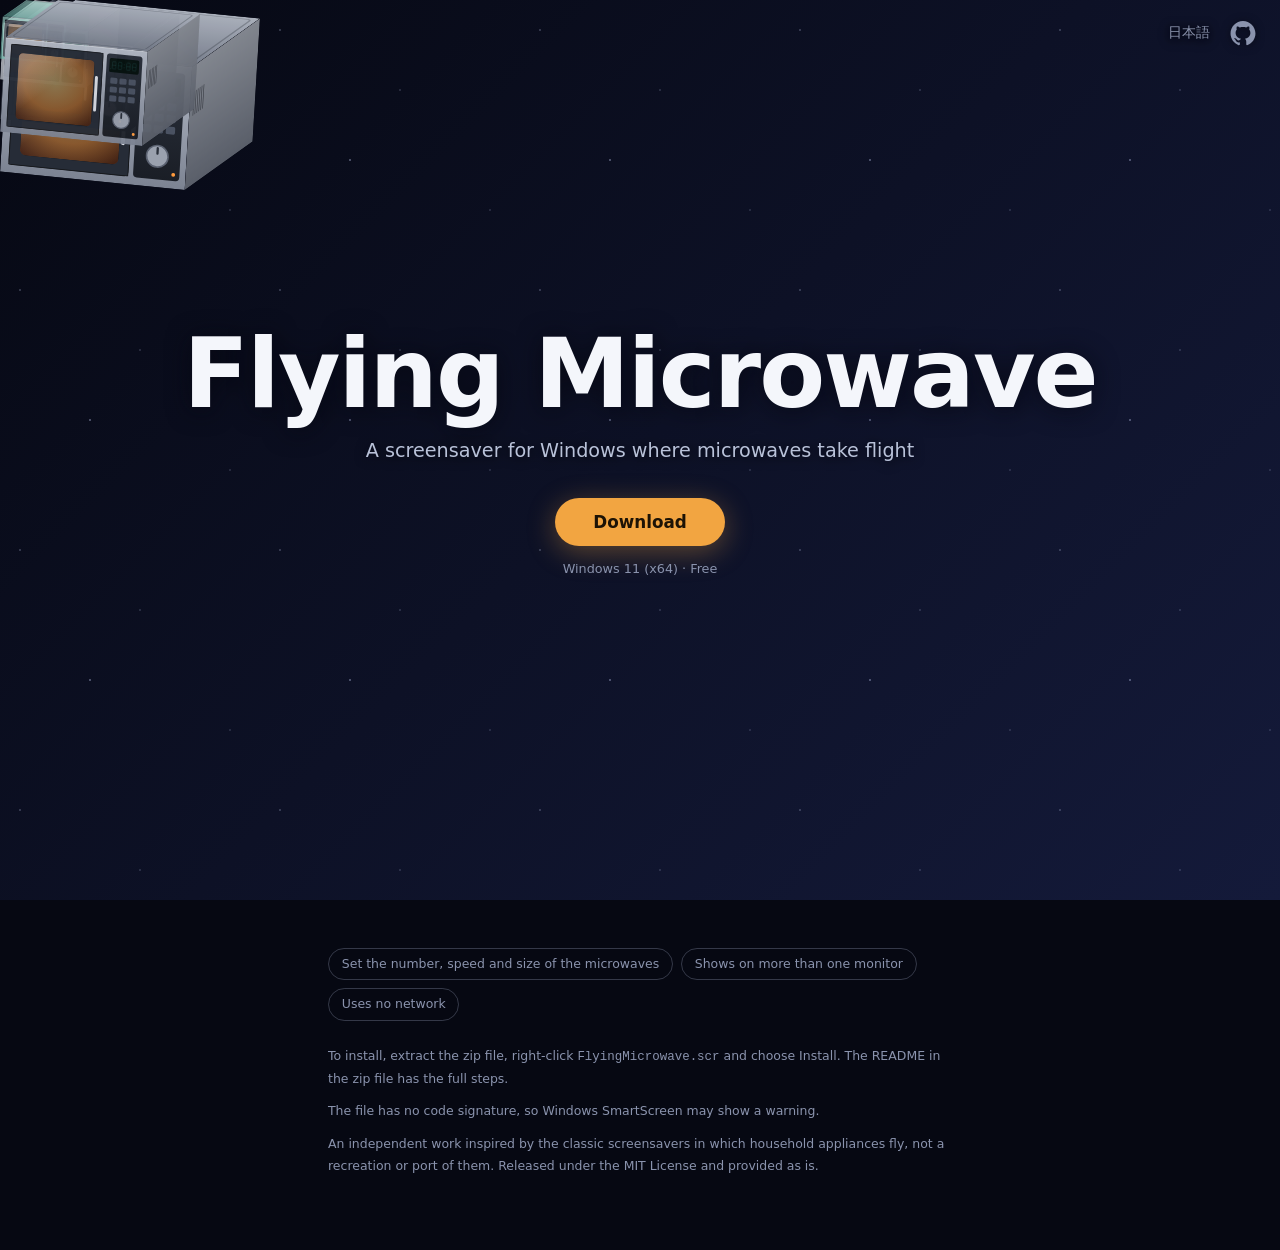
==== site/en/index.html @ 214d0cd6 "feat: add the landing page for GitHub Pages 計画0006の作業2。利用者向けのランディングページ(site/。日本語と英語)を加えた。  - 絵を主にし、文" ====
<!doctype html>
<html lang="en">
<head>
<meta charset="utf-8">
<meta name="viewport" content="width=device-width, initial-scale=1">
<title>Flying Microwave</title>
<meta name="description" content="A screensaver for Windows where microwaves take flight">
<link rel="icon" href="../img/microwave-silver.svg" type="image/svg+xml">
<link rel="alternate" hreflang="ja" href="../">
<link rel="stylesheet" href="../style.css">
</head>
<body>
<main class="sky">
  <nav class="bar">
    <a href="../" hreflang="ja" lang="ja">日本語</a>
    <a href="https://github.com/suchi/flying-microwave" aria-label="GitHub" title="GitHub">
      <!-- GitHub mark: Octicons 19.42.0 (mark-github-24), MIT License, Copyright (c) 2026 GitHub Inc. -->
      <svg viewBox="0 0 24 24" aria-hidden="true"><path d="M10.226 17.284c-2.965-.36-5.054-2.493-5.054-5.256 0-1.123.404-2.336 1.078-3.144-.292-.741-.247-2.314.09-2.965.898-.112 2.111.36 2.83 1.01.853-.269 1.752-.404 2.853-.404 1.1 0 1.999.135 2.807.382.696-.629 1.932-1.1 2.83-.988.315.606.36 2.179.067 2.942.72.854 1.101 2 1.101 3.167 0 2.763-2.089 4.852-5.098 5.234.763.494 1.28 1.572 1.28 2.807v2.336c0 .674.561 1.056 1.235.786 4.066-1.55 7.255-5.615 7.255-10.646C23.5 6.188 18.334 1 11.978 1 5.62 1 .5 6.188.5 12.545c0 4.986 3.167 9.12 7.435 10.669.606.225 1.19-.18 1.19-.786V20.63a2.9 2.9 0 0 1-1.078.224c-1.483 0-2.359-.808-2.987-2.313-.247-.607-.517-.966-1.034-1.033-.27-.023-.359-.135-.359-.27 0-.27.45-.471.898-.471.652 0 1.213.404 1.797 1.235.45.651.921.943 1.483.943.561 0 .92-.202 1.437-.719.382-.381.674-.718.944-.943"/></svg>
    </a>
  </nav>
  <div class="flock" aria-hidden="true">
    <img class="f f1" src="../img/microwave-silver.svg" alt="">
    <img class="f f2" src="../img/microwave-graphite.svg" alt="">
    <img class="f f3" src="../img/microwave-white.svg" alt="">
    <img class="f f4" src="../img/microwave-mint.svg" alt="">
    <img class="f f5" src="../img/microwave-silver.svg" alt="">
  </div>
  <div class="hero">
    <h1>Flying Microwave</h1>
    <p class="tag">A screensaver for Windows where microwaves take flight</p>
    <a class="dl" href="https://github.com/suchi/flying-microwave/releases/latest">Download</a>
    <p class="req">Windows 11 (x64) · Free</p>
  </div>
</main>
<footer>
  <ul>
    <li>Set the number, speed and size of the microwaves</li>
    <li>Shows on more than one monitor</li>
    <li>Uses no network</li>
  </ul>
  <p>To install, extract the zip file, right-click <code>FlyingMicrowave.scr</code> and choose Install. The README in the zip file has the full steps.</p>
  <p>The file has no code signature, so Windows SmartScreen may show a warning.</p>
  <p>An independent work inspired by the classic screensavers in which household appliances fly, not a recreation or port of them. Released under the MIT License and provided as is.</p>
</footer>
</body>
</html>
---- site/style.css ----
/* Landing page of Flying Microwave (plan 0006). Visual first, little text
   (D-5). Nothing is loaded from other sites and no script runs (N-02). */

:root {
  color-scheme: dark;
  --ink: #f4f6fb;
  --muted: #8a93ad;
  --glow: #f2a541;
  --sky-top: #060812;
  --sky-bottom: #141a3a;
}

* {
  box-sizing: border-box;
}

body {
  margin: 0;
  background: var(--sky-top);
  color: var(--ink);
  font-family: system-ui, "Segoe UI", "Hiragino Sans", "Noto Sans JP", "Helvetica Neue", Arial, sans-serif;
  -webkit-font-smoothing: antialiased;
}

a {
  color: inherit;
}

/* The night sky: two layers of small stars over a dark gradient. */
.sky {
  position: relative;
  min-height: 100vh;
  min-height: 100svh;
  overflow: hidden;
  background:
    radial-gradient(1px 1px at 20px 30px, rgba(207, 216, 255, 0.7), transparent),
    radial-gradient(1px 1px at 140px 90px, rgba(207, 216, 255, 0.5), transparent),
    radial-gradient(1.5px 1.5px at 90px 160px, rgba(207, 216, 255, 0.6), transparent),
    radial-gradient(1px 1px at 230px 210px, rgba(207, 216, 255, 0.45), transparent),
    linear-gradient(135deg, var(--sky-top), var(--sky-bottom));
  background-size: 260px 260px, 260px 260px, 260px 260px, 260px 260px, 100% 100%;
}

.bar {
  position: absolute;
  top: 0;
  right: 0;
  z-index: 2;
  display: flex;
  align-items: center;
  gap: 1.25rem;
  padding: 1.25rem 1.5rem;
}

.bar a {
  color: var(--muted);
  font-size: 0.85rem;
  text-decoration: none;
  text-shadow: 0 1px 6px rgba(6, 8, 18, 0.9);
  filter: drop-shadow(0 1px 4px rgba(6, 8, 18, 0.8));
  transition: color 0.2s;
}

.bar a:hover,
.bar a:focus-visible {
  color: var(--ink);
}

.bar svg {
  display: block;
  width: 26px;
  height: 26px;
  fill: currentColor;
}

/* The microwaves fly from the upper right to the lower left, behind the
   title. Each one has its own size, speed and start (custom properties). */
.flock {
  position: absolute;
  inset: 0;
  pointer-events: none;
}

.f {
  position: absolute;
  top: 0;
  left: 0;
  width: var(--w);
  opacity: var(--o, 1);
  animation: fly var(--t) linear infinite;
  animation-delay: var(--d);
  will-change: transform;
}

/* Every one flies along a parallel line; --x sets which line, so the lines
   are spread over the whole screen (from 30vw to 150vw at the top). */
@keyframes fly {
  from {
    transform: translate(var(--x), -40vh) rotate(var(--r));
  }
  to {
    transform: translate(calc(var(--x) - 150vw), 120vh) rotate(calc(var(--r) * -1));
  }
}

/* --sx and --sy: where each one stays when motion is reduced. */
.f1 { --w: clamp(150px, 22vw, 260px); --t: 28s; --d: -6s; --x: 120vw; --r: -8deg; --sx: 66vw; --sy: 6vh; }
.f2 { --w: clamp(110px, 15vw, 180px); --t: 36s; --d: -27s; --x: 60vw; --r: 10deg; --o: 0.9; --sx: 6vw; --sy: 64vh; }
.f3 { --w: clamp(80px, 10vw, 120px); --t: 46s; --d: -14s; --x: 150vw; --r: -14deg; --o: 0.75; --sx: 82vw; --sy: 66vh; }
.f4 { --w: clamp(60px, 7vw, 90px); --t: 56s; --d: -40s; --x: 30vw; --r: 6deg; --o: 0.6; --sx: 14vw; --sy: 12vh; }
.f5 { --w: clamp(120px, 17vw, 200px); --t: 32s; --d: -21s; --x: 90vw; --r: 12deg; --o: 0.95; --sx: 44vw; --sy: 74vh; }

.hero {
  position: relative;
  z-index: 1;
  display: grid;
  place-content: center;
  justify-items: center;
  min-height: 100vh;
  min-height: 100svh;
  padding: 4rem 1.5rem;
  text-align: center;
}

h1 {
  margin: 0;
  font-size: clamp(2.6rem, 9vw, 6rem);
  font-weight: 800;
  letter-spacing: -0.02em;
  line-height: 1.05;
  text-shadow: 0 2px 24px rgba(6, 8, 18, 0.8);
}

.tag {
  margin: 0.9rem 0 0;
  color: #b9c2d9;
  font-size: clamp(0.95rem, 2.4vw, 1.2rem);
  text-shadow: 0 1px 12px rgba(6, 8, 18, 0.9);
}

.dl {
  display: inline-block;
  margin-top: 2.2rem;
  padding: 0.9rem 2.4rem;
  border-radius: 999px;
  background: var(--glow);
  color: #1d1305;
  font-weight: 700;
  font-size: 1.05rem;
  text-decoration: none;
  box-shadow: 0 6px 28px rgba(242, 165, 65, 0.35);
  transition: transform 0.2s, box-shadow 0.2s;
}

.dl:hover,
.dl:focus-visible {
  transform: translateY(-2px);
  box-shadow: 0 10px 34px rgba(242, 165, 65, 0.5);
}

.req {
  margin: 0.9rem 0 0;
  color: var(--muted);
  font-size: 0.8rem;
}

/* Everything else is small and quiet (D-5). */
footer {
  max-width: 42rem;
  margin: 0 auto;
  padding: 3rem 1.5rem 4rem;
  color: var(--muted);
  font-size: 0.78rem;
  line-height: 1.8;
}

footer ul {
  display: flex;
  flex-wrap: wrap;
  gap: 0.5rem;
  margin: 0 0 1.5rem;
  padding: 0;
  list-style: none;
}

footer li {
  padding: 0.25rem 0.8rem;
  border: 1px solid rgba(138, 147, 173, 0.35);
  border-radius: 999px;
}

footer p {
  margin: 0 0 0.6rem;
}

code {
  font-family: ui-monospace, Consolas, monospace;
}

@media (prefers-reduced-motion: reduce) {
  .f {
    animation: none;
    transform: translate(var(--sx), var(--sy)) rotate(var(--r));
  }

  .dl {
    transition: none;
  }
}
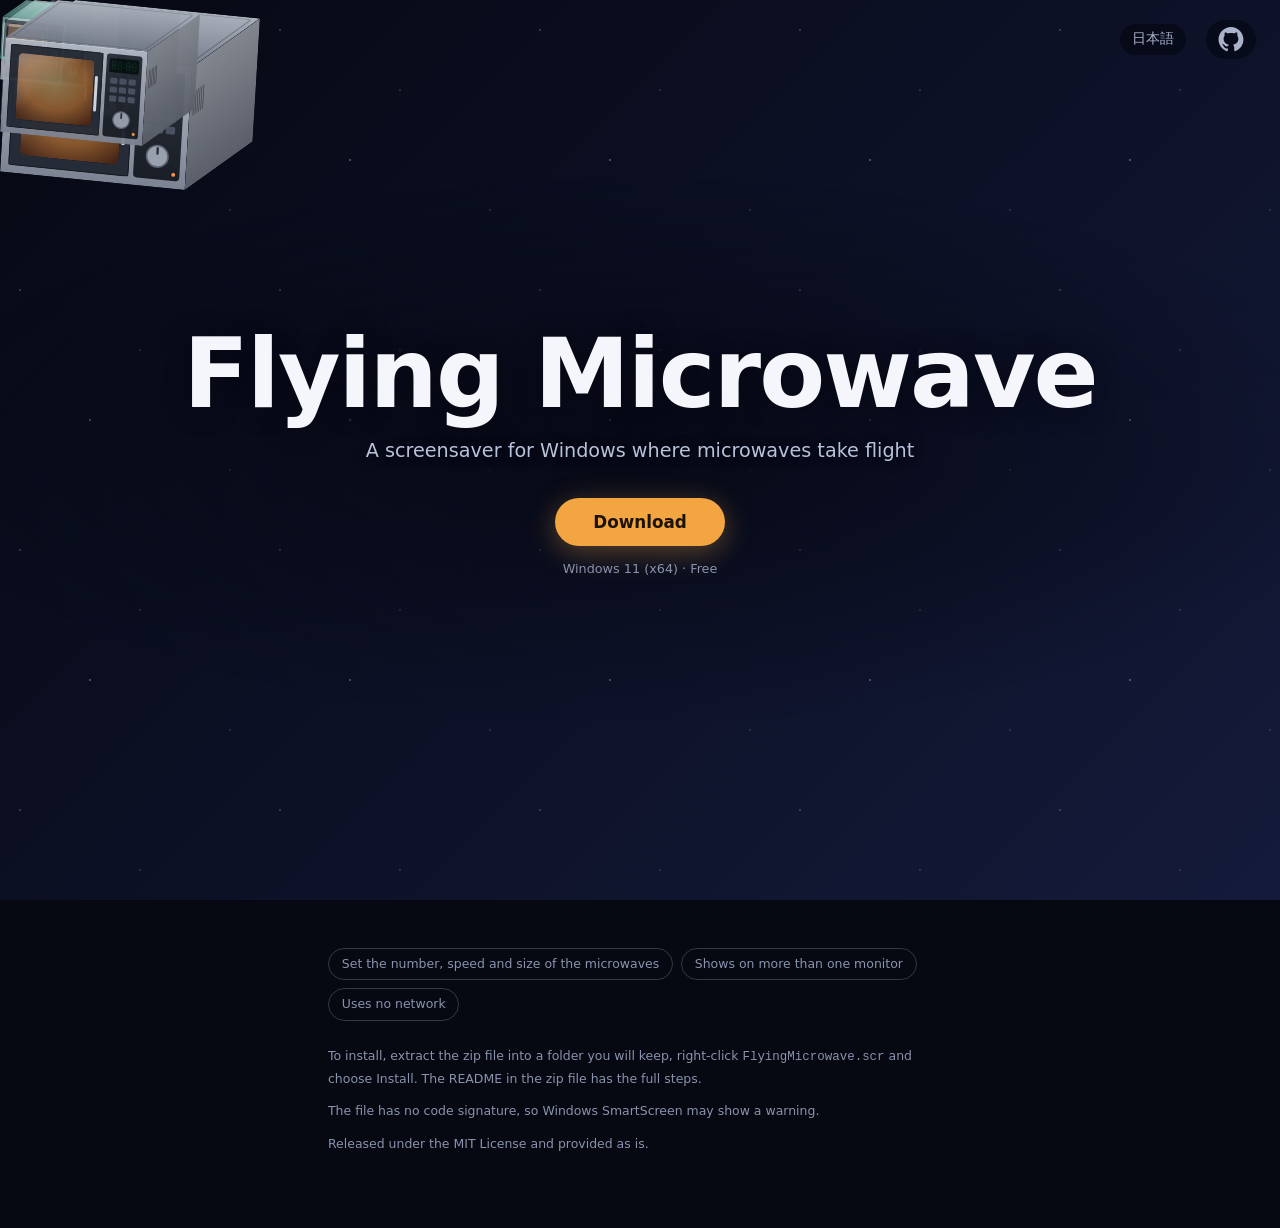
==== commit 9dc8309c: "fix: correct the GitHub mark terms and trim the footer ランディングページのレビューの指摘M-4、M-5、L-3への対応。  - M-4: Git" ====
--- a/site/en/index.html
+++ b/site/en/index.html
@@ -14,7 +14,7 @@
   <nav class="bar">
     <a href="../" hreflang="ja" lang="ja">日本語</a>
     <a href="https://github.com/suchi/flying-microwave" aria-label="GitHub" title="GitHub">
-      <!-- GitHub mark: Octicons 19.42.0 (mark-github-24), MIT License, Copyright (c) 2026 GitHub Inc. -->
+      <!-- GitHub mark: Octicons 19.42.0 (mark-github-24). A logo of GitHub Inc., used under the GitHub logo guidelines (not under the Octicons MIT License). -->
       <svg viewBox="0 0 24 24" aria-hidden="true"><path d="M10.226 17.284c-2.965-.36-5.054-2.493-5.054-5.256 0-1.123.404-2.336 1.078-3.144-.292-.741-.247-2.314.09-2.965.898-.112 2.111.36 2.83 1.01.853-.269 1.752-.404 2.853-.404 1.1 0 1.999.135 2.807.382.696-.629 1.932-1.1 2.83-.988.315.606.36 2.179.067 2.942.72.854 1.101 2 1.101 3.167 0 2.763-2.089 4.852-5.098 5.234.763.494 1.28 1.572 1.28 2.807v2.336c0 .674.561 1.056 1.235.786 4.066-1.55 7.255-5.615 7.255-10.646C23.5 6.188 18.334 1 11.978 1 5.62 1 .5 6.188.5 12.545c0 4.986 3.167 9.12 7.435 10.669.606.225 1.19-.18 1.19-.786V20.63a2.9 2.9 0 0 1-1.078.224c-1.483 0-2.359-.808-2.987-2.313-.247-.607-.517-.966-1.034-1.033-.27-.023-.359-.135-.359-.27 0-.27.45-.471.898-.471.652 0 1.213.404 1.797 1.235.45.651.921.943 1.483.943.561 0 .92-.202 1.437-.719.382-.381.674-.718.944-.943"/></svg>
     </a>
   </nav>
@@ -38,9 +38,9 @@
     <li>Shows on more than one monitor</li>
     <li>Uses no network</li>
   </ul>
-  <p>To install, extract the zip file, right-click <code>FlyingMicrowave.scr</code> and choose Install. The README in the zip file has the full steps.</p>
+  <p>To install, extract the zip file into a folder you will keep, right-click <code>FlyingMicrowave.scr</code> and choose Install. The README in the zip file has the full steps.</p>
   <p>The file has no code signature, so Windows SmartScreen may show a warning.</p>
-  <p>An independent work inspired by the classic screensavers in which household appliances fly, not a recreation or port of them. Released under the MIT License and provided as is.</p>
+  <p>Released under the MIT License and provided as is.</p>
 </footer>
 </body>
 </html>
--- a/site/style.css
+++ b/site/style.css
@@ -52,12 +52,16 @@
   padding: 1.25rem 1.5rem;
 }
 
+/* A dark backing keeps the links readable when a microwave flies behind
+   them (review of plan 0006, M-1). */
 .bar a {
-  color: var(--muted);
+  display: block;
+  padding: 0.4rem 0.75rem;
+  border-radius: 999px;
+  background: rgba(6, 8, 18, 0.72);
+  color: #aab3cb;
   font-size: 0.85rem;
   text-decoration: none;
-  text-shadow: 0 1px 6px rgba(6, 8, 18, 0.9);
-  filter: drop-shadow(0 1px 4px rgba(6, 8, 18, 0.8));
   transition: color 0.2s;
 }
 
@@ -104,11 +108,14 @@
 }
 
 /* --sx and --sy: where each one stays when motion is reduced. */
-.f1 { --w: clamp(150px, 22vw, 260px); --t: 28s; --d: -6s; --x: 120vw; --r: -8deg; --sx: 66vw; --sy: 6vh; }
-.f2 { --w: clamp(110px, 15vw, 180px); --t: 36s; --d: -27s; --x: 60vw; --r: 10deg; --o: 0.9; --sx: 6vw; --sy: 64vh; }
-.f3 { --w: clamp(80px, 10vw, 120px); --t: 46s; --d: -14s; --x: 150vw; --r: -14deg; --o: 0.75; --sx: 82vw; --sy: 66vh; }
-.f4 { --w: clamp(60px, 7vw, 90px); --t: 56s; --d: -40s; --x: 30vw; --r: 6deg; --o: 0.6; --sx: 14vw; --sy: 12vh; }
-.f5 { --w: clamp(120px, 17vw, 200px); --t: 32s; --d: -21s; --x: 90vw; --r: 12deg; --o: 0.95; --sx: 44vw; --sy: 74vh; }
+/* The delays put each one part way along its line, so that several are on
+   the screen when the page opens (a line is on screen for about a quarter
+   to five eighths of its time; the top is reached at a quarter). */
+.f1 { --w: clamp(150px, 22vw, 260px); --t: 28s; --d: -10s; --x: 120vw; --r: -8deg; --sx: 66vw; --sy: 6vh; }
+.f2 { --w: clamp(110px, 15vw, 180px); --t: 36s; --d: -13s; --x: 75vw; --r: 10deg; --o: 0.9; --sx: 6vw; --sy: 64vh; }
+.f3 { --w: clamp(80px, 10vw, 120px); --t: 46s; --d: -25s; --x: 150vw; --r: -14deg; --o: 0.75; --sx: 82vw; --sy: 66vh; }
+.f4 { --w: clamp(60px, 7vw, 90px); --t: 56s; --d: -39s; --x: 135vw; --r: 6deg; --o: 0.6; --sx: 14vw; --sy: 12vh; }
+.f5 { --w: clamp(120px, 17vw, 200px); --t: 32s; --d: -14s; --x: 90vw; --r: 12deg; --o: 0.95; --sx: 44vw; --sy: 74vh; }
 
 .hero {
   position: relative;
@@ -120,6 +127,9 @@
   min-height: 100svh;
   padding: 4rem 1.5rem;
   text-align: center;
+  /* A soft shade behind the text, so a microwave flying behind it does not
+     make it hard to read (review of plan 0006, M-1). */
+  background: radial-gradient(ellipse 46rem 17rem at 50% 50%, rgba(6, 8, 18, 0.78), rgba(6, 8, 18, 0) 100%);
 }
 
 h1 {
@@ -207,3 +217,13 @@
     transition: none;
   }
 }
+
+/* On a narrow screen the text fills the middle, so the still microwaves
+   keep to the bands above and below it. */
+@media (prefers-reduced-motion: reduce) and (max-width: 600px) {
+  .f1 { --sx: 52vw; --sy: 11vh; }
+  .f2 { --sx: 4vw; --sy: 80vh; }
+  .f3 { --sx: 70vw; --sy: 84vh; }
+  .f4 { --sx: 8vw; --sy: 13vh; }
+  .f5 { --sx: 38vw; --sy: 88vh; }
+}
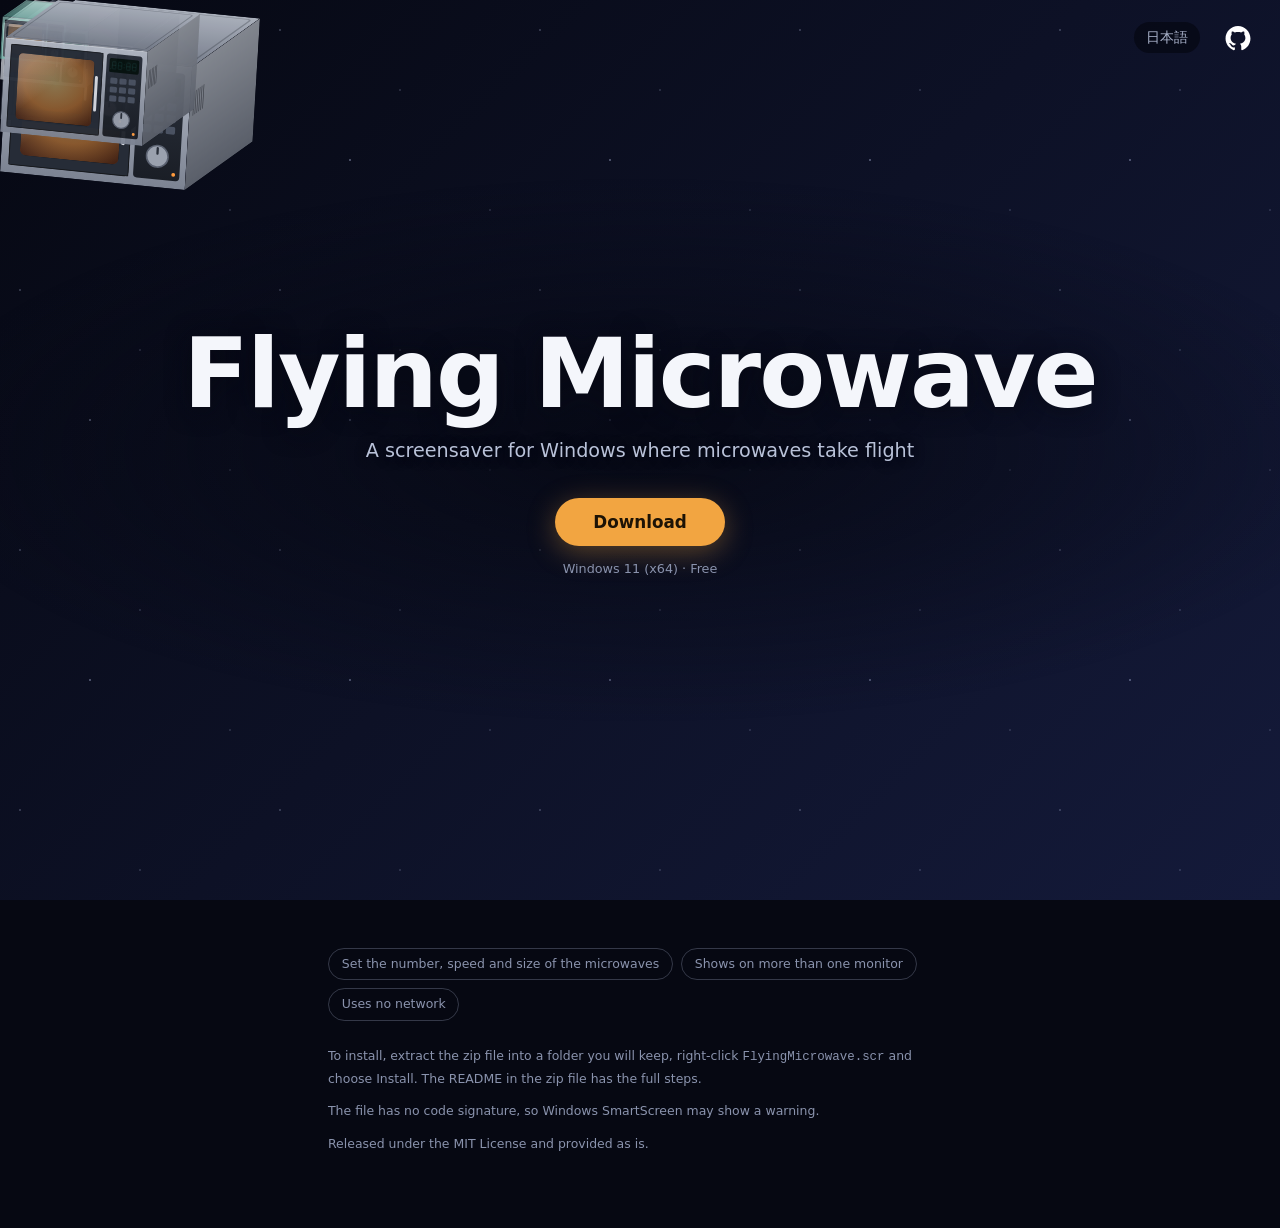
==== commit f57aa18f: "fix: show the GitHub mark in white as the guidelines ask 計画0006のD-6と、再レビューの指摘M-Bへの対応。2026-11-27にメンテナ" ====
--- a/site/en/index.html
+++ b/site/en/index.html
@@ -13,9 +13,9 @@
 <main class="sky">
   <nav class="bar">
     <a href="../" hreflang="ja" lang="ja">日本語</a>
-    <a href="https://github.com/suchi/flying-microwave" aria-label="GitHub" title="GitHub">
-      <!-- GitHub mark: Octicons 19.42.0 (mark-github-24). A logo of GitHub Inc., used under the GitHub logo guidelines (not under the Octicons MIT License). -->
-      <svg viewBox="0 0 24 24" aria-hidden="true"><path d="M10.226 17.284c-2.965-.36-5.054-2.493-5.054-5.256 0-1.123.404-2.336 1.078-3.144-.292-.741-.247-2.314.09-2.965.898-.112 2.111.36 2.83 1.01.853-.269 1.752-.404 2.853-.404 1.1 0 1.999.135 2.807.382.696-.629 1.932-1.1 2.83-.988.315.606.36 2.179.067 2.942.72.854 1.101 2 1.101 3.167 0 2.763-2.089 4.852-5.098 5.234.763.494 1.28 1.572 1.28 2.807v2.336c0 .674.561 1.056 1.235.786 4.066-1.55 7.255-5.615 7.255-10.646C23.5 6.188 18.334 1 11.978 1 5.62 1 .5 6.188.5 12.545c0 4.986 3.167 9.12 7.435 10.669.606.225 1.19-.18 1.19-.786V20.63a2.9 2.9 0 0 1-1.078.224c-1.483 0-2.359-.808-2.987-2.313-.247-.607-.517-.966-1.034-1.033-.27-.023-.359-.135-.359-.27 0-.27.45-.471.898-.471.652 0 1.213.404 1.797 1.235.45.651.921.943 1.483.943.561 0 .92-.202 1.437-.719.382-.381.674-.718.944-.943"/></svg>
+    <a class="gh" href="https://github.com/suchi/flying-microwave" aria-label="GitHub" title="GitHub">
+      <!-- GitHub mark: Octicons 19.42.0 (mark-github-24). A logo of GitHub Inc., used under the GitHub logo guidelines (not under the Octicons MIT License): white on the dark page, never recolored (plan 0006, D-6). -->
+      <svg viewBox="0 0 24 24" fill="#ffffff" aria-hidden="true"><path d="M10.226 17.284c-2.965-.36-5.054-2.493-5.054-5.256 0-1.123.404-2.336 1.078-3.144-.292-.741-.247-2.314.09-2.965.898-.112 2.111.36 2.83 1.01.853-.269 1.752-.404 2.853-.404 1.1 0 1.999.135 2.807.382.696-.629 1.932-1.1 2.83-.988.315.606.36 2.179.067 2.942.72.854 1.101 2 1.101 3.167 0 2.763-2.089 4.852-5.098 5.234.763.494 1.28 1.572 1.28 2.807v2.336c0 .674.561 1.056 1.235.786 4.066-1.55 7.255-5.615 7.255-10.646C23.5 6.188 18.334 1 11.978 1 5.62 1 .5 6.188.5 12.545c0 4.986 3.167 9.12 7.435 10.669.606.225 1.19-.18 1.19-.786V20.63a2.9 2.9 0 0 1-1.078.224c-1.483 0-2.359-.808-2.987-2.313-.247-.607-.517-.966-1.034-1.033-.27-.023-.359-.135-.359-.27 0-.27.45-.471.898-.471.652 0 1.213.404 1.797 1.235.45.651.921.943 1.483.943.561 0 .92-.202 1.437-.719.382-.381.674-.718.944-.943"/></svg>
     </a>
   </nav>
   <div class="flock" aria-hidden="true">
--- a/site/style.css
+++ b/site/style.css
@@ -70,11 +70,23 @@
   color: var(--ink);
 }
 
+/* The GitHub mark is the official one, white on the dark page and never
+   recolored here (plan 0006, D-6). It has no backing shape, and shows focus
+   with an outline around it only. */
+.bar .gh {
+  padding: 0.3rem;
+  background: none;
+}
+
+.bar .gh:focus-visible {
+  outline: 2px solid var(--glow);
+  outline-offset: 2px;
+}
+
 .bar svg {
   display: block;
   width: 26px;
   height: 26px;
-  fill: currentColor;
 }
 
 /* The microwaves fly from the upper right to the lower left, behind the
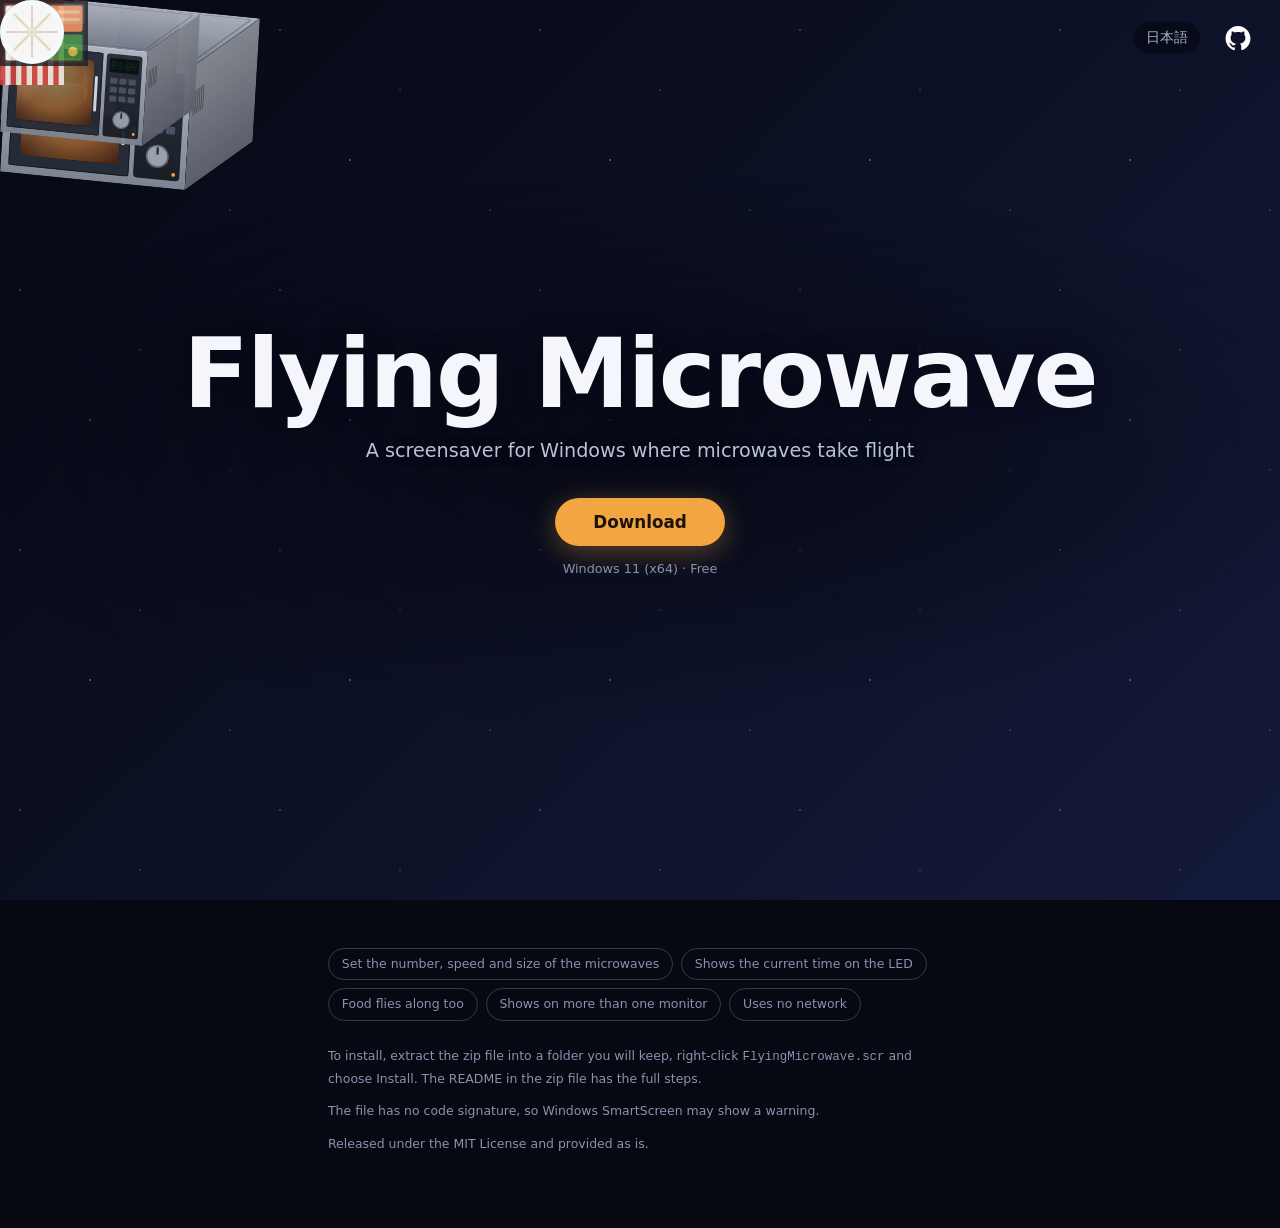
==== commit 41f1426a: "feat: add the food and the clock to the landing page v0.3.0を公開し、ページの入手のボタンが指す版に飛ぶ食べ物と時計が 入ったため、計画000" ====
--- a/site/en/index.html
+++ b/site/en/index.html
@@ -24,6 +24,10 @@
     <img class="f f3" src="../img/microwave-white.svg" alt="">
     <img class="f f4" src="../img/microwave-mint.svg" alt="">
     <img class="f f5" src="../img/microwave-silver.svg" alt="">
+    <img class="f food f6" src="../img/food-popcorn.svg" alt="">
+    <img class="f food f7" src="../img/food-bento.svg" alt="">
+    <img class="f food f8" src="../img/food-mug.svg" alt="">
+    <img class="f food f9" src="../img/food-bun.svg" alt="">
   </div>
   <div class="hero">
     <h1>Flying Microwave</h1>
@@ -35,6 +39,8 @@
 <footer>
   <ul>
     <li>Set the number, speed and size of the microwaves</li>
+    <li>Shows the current time on the LED</li>
+    <li>Food flies along too</li>
     <li>Shows on more than one monitor</li>
     <li>Uses no network</li>
   </ul>
--- a/site/style.css
+++ b/site/style.css
@@ -129,6 +129,13 @@
 .f4 { --w: clamp(60px, 7vw, 90px); --t: 56s; --d: -39s; --x: 135vw; --r: 6deg; --o: 0.6; --sx: 14vw; --sy: 12vh; }
 .f5 { --w: clamp(120px, 17vw, 200px); --t: 32s; --d: -14s; --x: 90vw; --r: 12deg; --o: 0.95; --sx: 44vw; --sy: 74vh; }
 
+/* The food flies with them, about as large as the smallest microwave
+   (plan 0006, D-8). It is not shown when motion is reduced (below). */
+.f6 { --w: clamp(42px, 5vw, 64px); --t: 44s; --d: -20s; --x: 105vw; --r: -18deg; --o: 0.85; }
+.f7 { --w: clamp(60px, 7vw, 88px); --t: 50s; --d: -16s; --x: 60vw; --r: 14deg; --o: 0.8; }
+.f8 { --w: clamp(44px, 5vw, 64px); --t: 40s; --d: -22s; --x: 140vw; --r: 0deg; --o: 0.95; }
+.f9 { --w: clamp(44px, 5vw, 64px); --t: 54s; --d: -33s; --x: 120vw; --r: 0deg; --o: 0.95; }
+
 .hero {
   position: relative;
   z-index: 1;
@@ -225,6 +232,11 @@
     transform: translate(var(--sx), var(--sy)) rotate(var(--r));
   }
 
+  /* Only the five microwaves stay still (plan 0006, D-8 (2)). */
+  .food {
+    display: none;
+  }
+
   .dl {
     transition: none;
   }
@@ -237,5 +249,22 @@
   .f2 { --sx: 4vw; --sy: 80vh; }
   .f3 { --sx: 70vw; --sy: 84vh; }
   .f4 { --sx: 8vw; --sy: 13vh; }
-  .f5 { --sx: 38vw; --sy: 88vh; }
-}
+  .f5 { --sx: 30vw; --sy: 80vh; }
+}
+
+/* On a low screen (a low window, a phone on its side) the text fills the
+   height, so the still microwaves are made small and kept to the left and
+   right edges (re-review of plan 0006, L-1; the maintainer chose this). */
+/* Why left and right in percent: vw includes a scroll bar where one takes
+   room, and the text is centred without it, so the edges are measured in
+   the width of the page instead (review of the D-7 change, M-1). */
+@media (prefers-reduced-motion: reduce) and (max-height: 720px) and (min-width: 601px) {
+  .f { --w: clamp(48px, 8vw, 104px); --sx: 0px; }
+  .f2, .f4, .f5 { left: 2%; }
+  .f1, .f3 { left: auto; right: 2%; }
+  .f1 { --sy: 22vh; }
+  .f2 { --sy: 58vh; }
+  .f3 { --sy: 66vh; }
+  .f4 { --sy: 12vh; }
+  .f5 { --sy: 82vh; }
+}
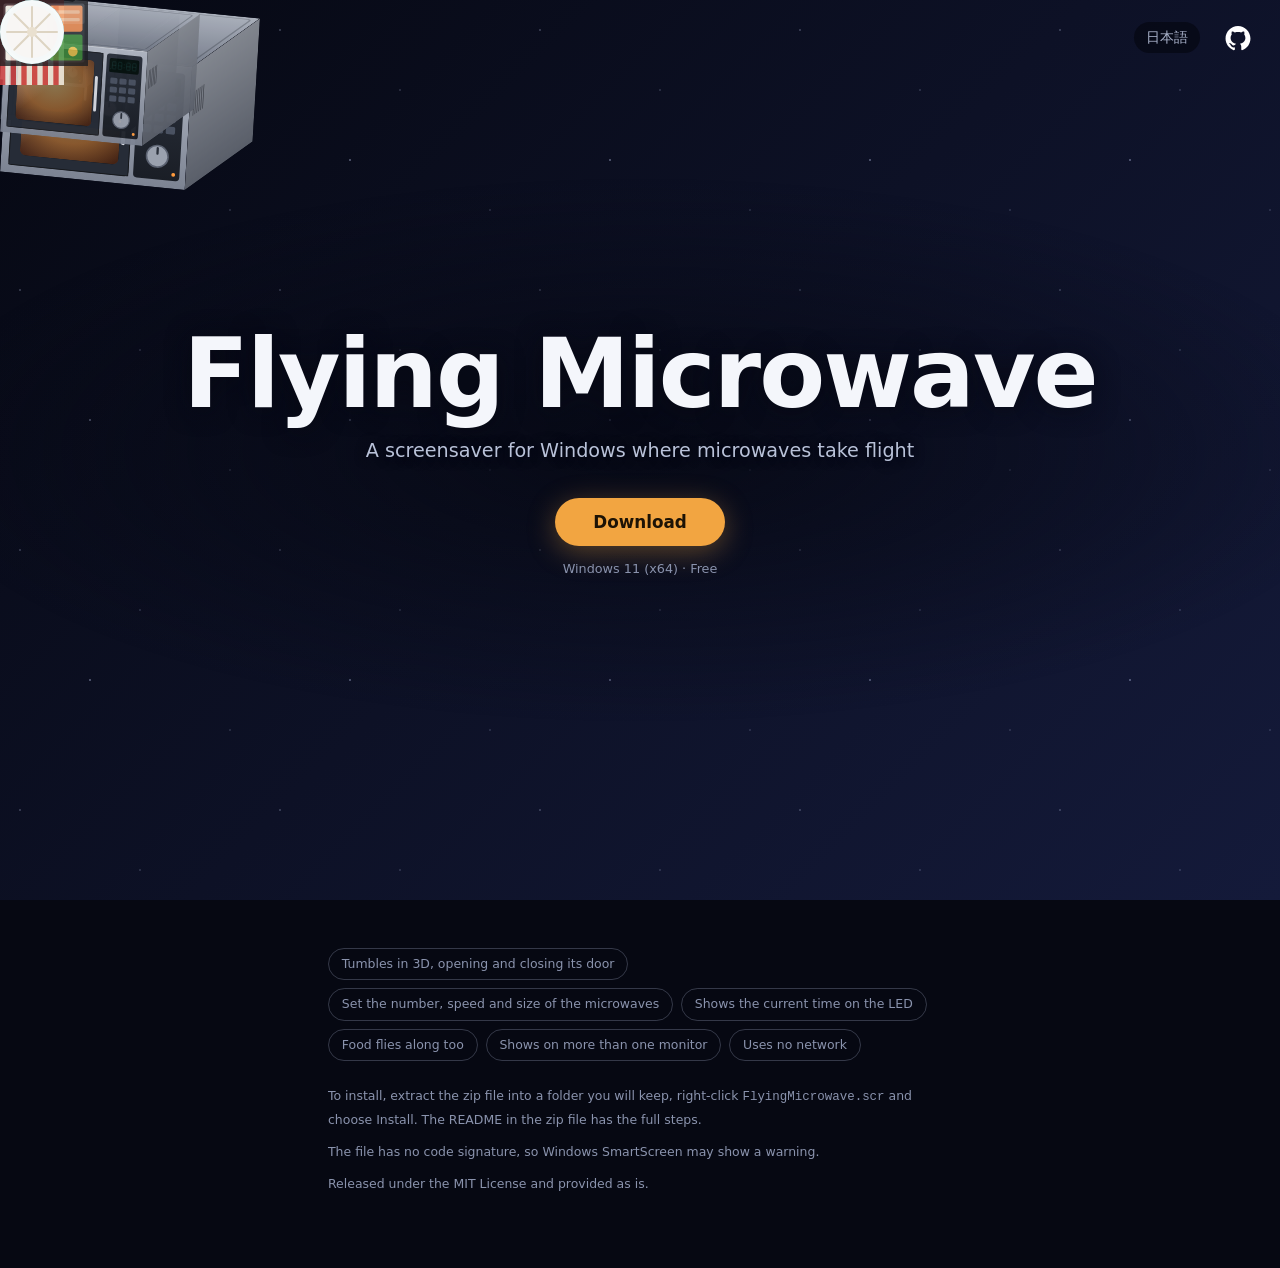
==== commit 47985082: "feat: say on the landing page that the microwaves tumble in 3D ページのアニメーションは平らな絵のため、スクリーンセーバーの電子 レンジが" ====
--- a/site/en/index.html
+++ b/site/en/index.html
@@ -38,6 +38,7 @@
 </main>
 <footer>
   <ul>
+    <li>Tumbles in 3D, opening and closing its door</li>
     <li>Set the number, speed and size of the microwaves</li>
     <li>Shows the current time on the LED</li>
     <li>Food flies along too</li>
